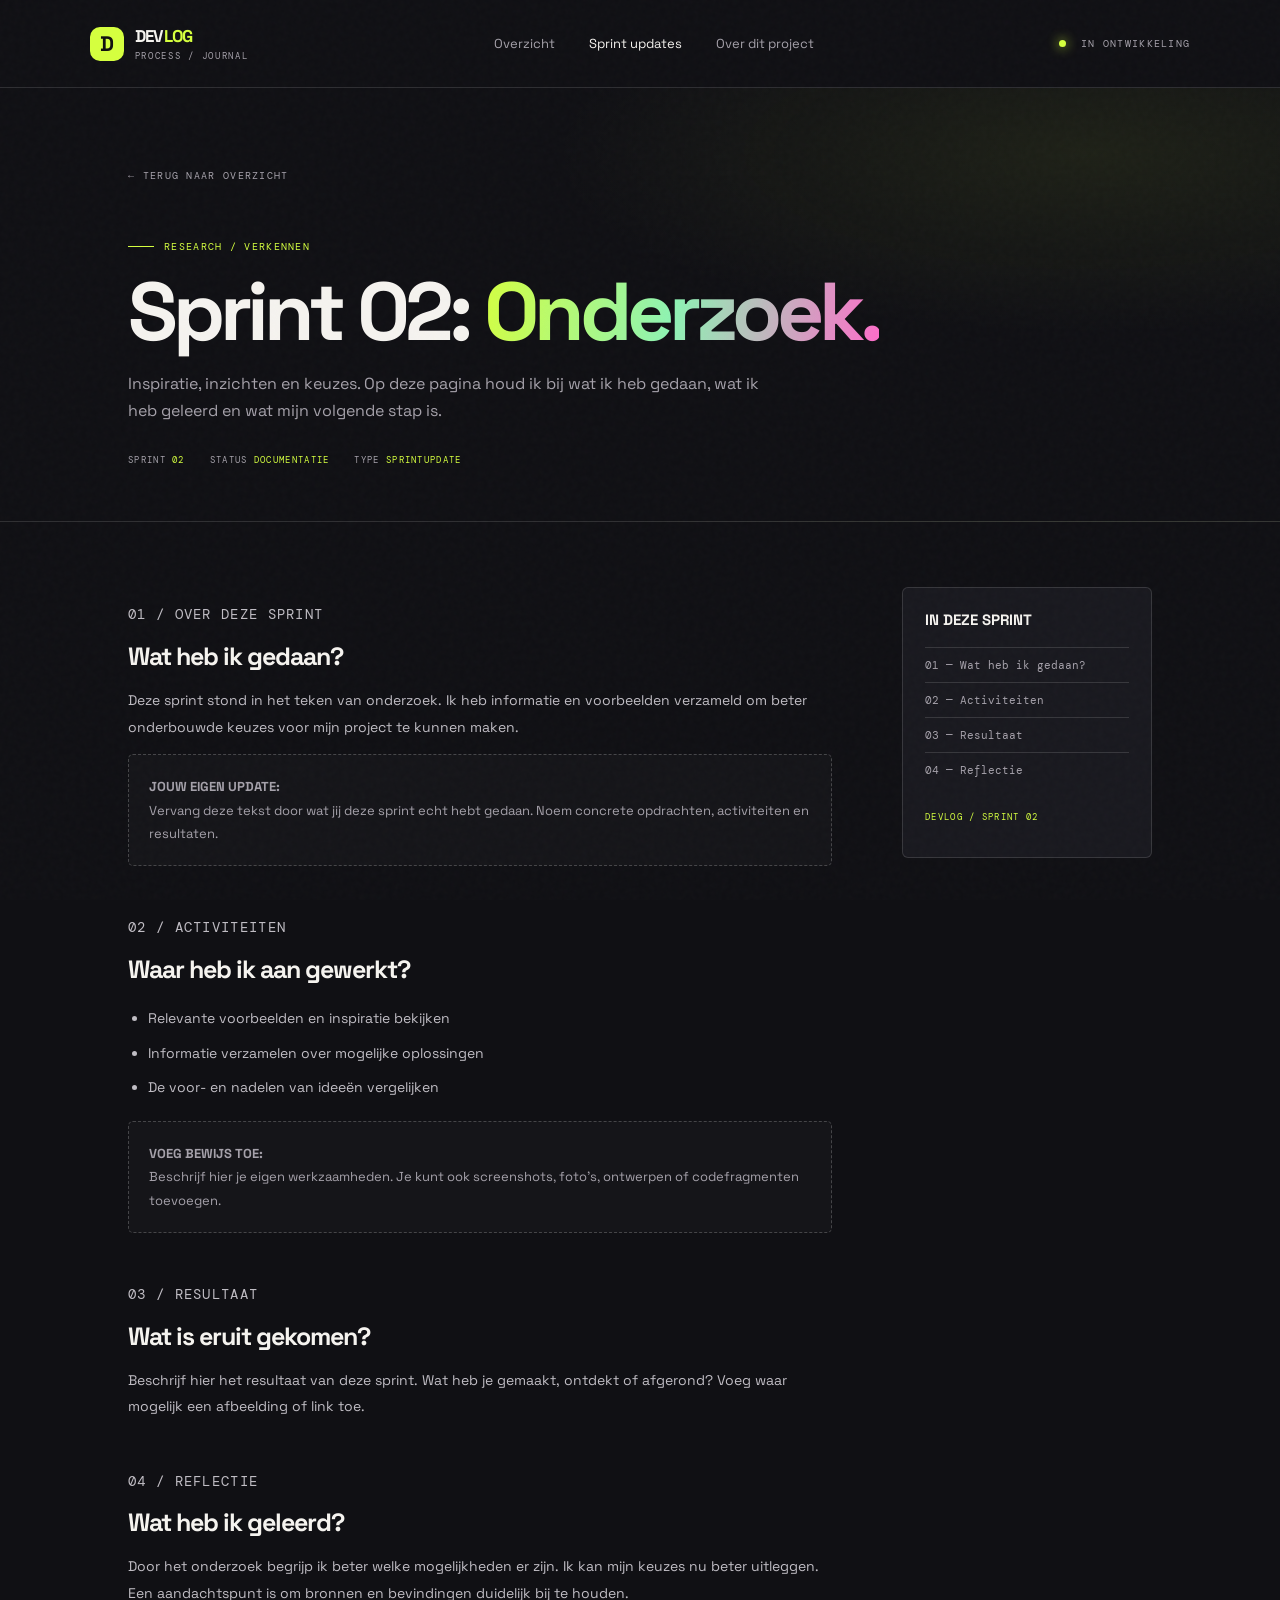
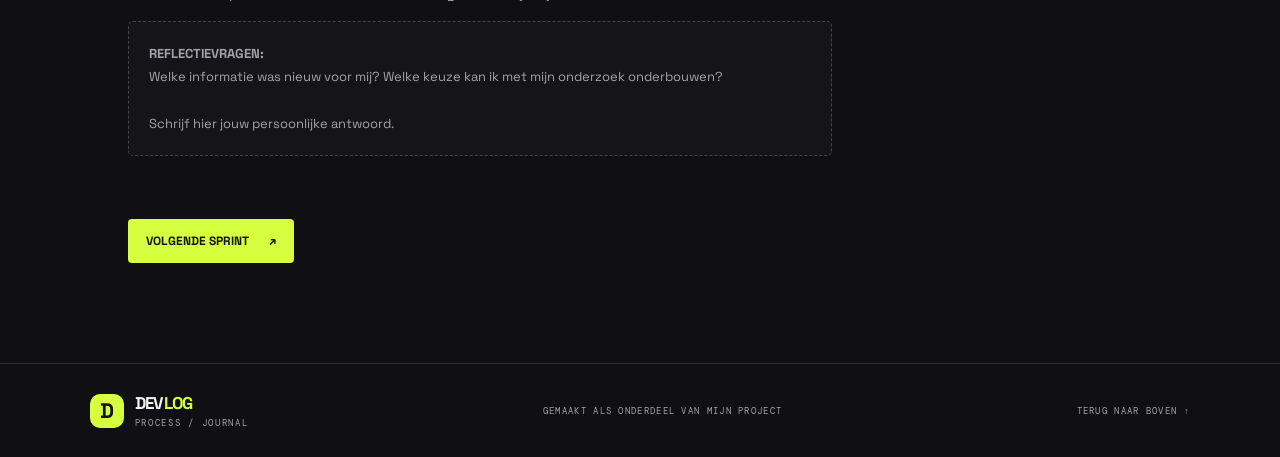
==== sprint-02.html @ 315e3a7c "index links veranderd" ====
<!DOCTYPE html>
<html lang="nl">
<head>
  <meta charset="UTF-8">
  <meta name="viewport" content="width=device-width, initial-scale=1.0">
  <title>Sprint 02: Onderzoek — Devlog</title>
  <link rel="preconnect" href="https://fonts.googleapis.com">
  <link rel="preconnect" href="https://fonts.gstatic.com" crossorigin>
  <link href="https://fonts.googleapis.com/css2?family=DM+Mono:wght@400;500&family=Space+Grotesk:wght@400;500;600;700&display=swap" rel="stylesheet">
  <link rel="stylesheet" href="css/style.css">
  <script src="js/main.js" defer></script>
</head>
<body id="top">
  <div class="grain"></div>
  <header class="site-header">
    <a class="logo" href="index.html"><span class="logo-mark">D</span><span>DEV<span class="accent">LOG</span><small>PROCESS / JOURNAL</small></span></a>
    <button class="menu-toggle" aria-label="Menu openen" aria-expanded="false">☰</button>
    <nav class="nav">
      <a href="index.html">Overzicht</a>
      <a class="active" href="index.html#updates">Sprint updates</a>
      <a href="index.html#about">Over dit project</a>
    </nav>
    <span class="header-tag"><i></i> IN ONTWIKKELING</span>
  </header>

  <main>
    <section class="detail-hero">
      <a class="back-link" href="index.html#updates">← TERUG NAAR OVERZICHT</a>
      <p class="eyebrow"><span class="eyebrow-line"></span> RESEARCH / VERKENNEN</p>
      <h1>Sprint 02: <span class="gradient-text">Onderzoek.</span></h1>
      <p class="detail-subtitle">Inspiratie, inzichten en keuzes. Op deze pagina houd ik bij wat ik heb gedaan, wat ik heb geleerd en wat mijn volgende stap is.</p>
      <div class="meta-row">
        <span class="meta">SPRINT <strong>02</strong></span>
        <span class="meta">STATUS <strong>DOCUMENTATIE</strong></span>
        <span class="meta">TYPE <strong>SPRINTUPDATE</strong></span>
      </div>
    </section>

    <section class="detail-layout">
      <article class="detail-content">
        <section id="activiteiten">
          <p class="detail-label">01 / OVER DEZE SPRINT</p>
          <h2>Wat heb ik gedaan?</h2>
          <p>Deze sprint stond in het teken van onderzoek. Ik heb informatie en voorbeelden verzameld om beter onderbouwde keuzes voor mijn project te kunnen maken.</p>
          <div class="placeholder"><strong>JOUW EIGEN UPDATE:</strong><br>Vervang deze tekst door wat jij deze sprint echt hebt gedaan. Noem concrete opdrachten, activiteiten en resultaten.</div>
        </section>

        <section id="werkzaamheden">
          <p class="detail-label">02 / ACTIVITEITEN</p>
          <h2>Waar heb ik aan gewerkt?</h2>
          <ul>
            <li>Relevante voorbeelden en inspiratie bekijken</li>
            <li>Informatie verzamelen over mogelijke oplossingen</li>
            <li>De voor- en nadelen van ideeën vergelijken</li>
          </ul>
          <div class="placeholder"><strong>VOEG BEWIJS TOE:</strong><br>Beschrijf hier je eigen werkzaamheden. Je kunt ook screenshots, foto's, ontwerpen of codefragmenten toevoegen.</div>
        </section>

        <section id="resultaat">
          <p class="detail-label">03 / RESULTAAT</p>
          <h2>Wat is eruit gekomen?</h2>
          <p>Beschrijf hier het resultaat van deze sprint. Wat heb je gemaakt, ontdekt of afgerond? Voeg waar mogelijk een afbeelding of link toe.</p>
        </section>

        <section id="reflectie">
          <p class="detail-label">04 / REFLECTIE</p>
          <h2>Wat heb ik geleerd?</h2>
          <p>Door het onderzoek begrijp ik beter welke mogelijkheden er zijn. Ik kan mijn keuzes nu beter uitleggen. Een aandachtspunt is om bronnen en bevindingen duidelijk bij te houden.</p>
          <div class="placeholder"><strong>REFLECTIEVRAGEN:</strong><br>Welke informatie was nieuw voor mij? Welke keuze kan ik met mijn onderzoek onderbouwen?<br><br>Schrijf hier jouw persoonlijke antwoord.</div>
        </section>

        <a class="next-sprint" href="sprint-03.html">VOLGENDE SPRINT <span>↗</span></a>
      </article>

      <aside class="detail-aside">
        <h3>IN DEZE SPRINT</h3>
        <a href="#activiteiten">01 — Wat heb ik gedaan?</a>
        <a href="#werkzaamheden">02 — Activiteiten</a>
        <a href="#resultaat">03 — Resultaat</a>
        <a href="#reflectie">04 — Reflectie</a>
        <div class="detail-label" style="margin-top:24px">DEVLOG / SPRINT 02</div>
      </aside>
    </section>
  </main>

  <footer class="footer">
    <a class="logo footer-logo" href="index.html"><span class="logo-mark">D</span><span>DEV<span class="accent">LOG</span><small>PROCESS / JOURNAL</small></span></a>
    <span>GEMAAKT ALS ONDERDEEL VAN MIJN PROJECT</span>
    <a href="#top">TERUG NAAR BOVEN ↑</a>
  </footer>
</body>
</html>
---- css/style.css ----
@import url('https://fonts.googleapis.com/css2?family=DM+Mono:wght@400;500&family=Space+Grotesk:wght@400;500;600;700&display=swap');
:root{--bg:#101014;--panel:#19191f;--text:#f5f3ef;--muted:#a5a1aa;--lime:#d5ff3f;--pink:#ff6bca;--line:rgba(255,255,255,.13);--mono:'DM Mono',monospace;--display:'Space Grotesk',sans-serif}
*{box-sizing:border-box}html{scroll-behavior:smooth}body{margin:0;background:var(--bg);color:var(--text);font-family:var(--display);overflow-x:hidden}a{color:inherit;text-decoration:none}.grain{position:fixed;inset:0;pointer-events:none;z-index:5;opacity:.045;background-image:url("data:image/svg+xml,%3Csvg viewBox='0 0 180 180' xmlns='http://www.w3.org/2000/svg'%3E%3Cfilter id='n'%3E%3CfeTurbulence type='fractalNoise' baseFrequency='.9' numOctaves='3' stitchTiles='stitch'/%3E%3C/filter%3E%3Crect width='100%25' height='100%25' filter='url(%23n)' opacity='.5'/%3E%3C/svg%3E")}
.site-header{height:88px;padding:0 7%;display:flex;align-items:center;justify-content:space-between;border-bottom:1px solid var(--line);position:relative;z-index:10}.logo{display:flex;align-items:center;gap:11px;font-size:17px;font-weight:700;letter-spacing:-.7px}.logo small{display:block;font:9px var(--mono);letter-spacing:1.7px;color:var(--muted);margin-top:3px}.logo-mark{width:34px;height:34px;display:grid;place-items:center;background:var(--lime);color:#111;border-radius:10px;font-size:21px}.accent{color:var(--lime)}.nav{display:flex;gap:34px;font-size:13px;color:var(--muted)}.nav a:hover,.nav a.active{color:var(--text)}.header-tag,.eyebrow,.sprint-label,.read-link,.stat-label,.hero-index,.art-label,.small-hint,.footer>span,.footer>a:last-child,.back-link,.meta,.detail-label{font:10px var(--mono);letter-spacing:1.3px}.header-tag{color:var(--muted)}.header-tag i{display:inline-block;width:7px;height:7px;background:var(--lime);border-radius:50%;margin-right:8px;box-shadow:0 0 12px var(--lime)}.menu-toggle{display:none;background:none;color:white;border:0;font-size:23px}
.hero{min-height:570px;padding:100px 10% 80px;display:grid;grid-template-columns:1.05fr .95fr;align-items:center;position:relative}.eyebrow{color:var(--lime);display:flex;align-items:center;gap:10px}.eyebrow-line{width:26px;height:1px;background:var(--lime)}h1{font-size:clamp(56px,7.5vw,104px);line-height:.94;letter-spacing:-7px;margin:28px 0}.gradient-text{background:linear-gradient(100deg,var(--lime),#8ef3b4 48%,var(--pink));-webkit-background-clip:text;background-clip:text;color:transparent}.hero-intro{max-width:450px;color:var(--muted);font-size:16px;line-height:1.8}.button{display:inline-flex;align-items:center;gap:35px;padding:16px 20px;margin-top:22px;font-size:13px;font-weight:600}.button-primary{background:var(--lime);color:#111;border-radius:4px;transition:.2s}.button-primary:hover{transform:translateY(-4px);box-shadow:0 10px 35px #d5ff3f30}.button span{font-size:19px}.hero-art{height:390px;position:relative;display:grid;place-items:center}.orbit{position:absolute;border:1px solid #ffffff20;border-radius:50%;transform:rotate(-25deg)}.orbit-one{width:290px;height:290px}.orbit-two{width:390px;height:210px;border-color:#d5ff3f66}.orbit-three{width:350px;height:350px;border-style:dashed;animation:spin 35s linear infinite}@keyframes spin{to{transform:rotate(335deg)}}.core{width:175px;height:175px;border-radius:50%;background:radial-gradient(circle at 35% 25%,#eaff9d,#b5e82a 45%,#526d0c);color:#182000;display:flex;flex-direction:column;align-items:center;justify-content:center;box-shadow:0 0 90px #d5ff3f38;transform:rotate(-12deg)}.core b{font-size:65px;line-height:1}.core span{font:9px var(--mono);letter-spacing:2px}.art-label{position:absolute;color:var(--muted)}.label-top{top:34px;right:20px}.label-bottom{bottom:32px;left:4px}.spark{position:absolute;color:var(--pink);font-size:38px}.spark-one{top:50px;left:50px}.spark-two{bottom:60px;right:40px;color:var(--lime);font-size:32px}.hero-index{position:absolute;bottom:30px;left:10%;color:var(--muted)}.hero-index span{color:var(--lime)}
.stats-strip{border-top:1px solid var(--line);border-bottom:1px solid var(--line);padding:25px 10%;display:flex;gap:10%;background:#15151a}.stats-strip>div{display:flex;align-items:center;gap:15px}.stat-number{font-size:29px;font-weight:600;color:var(--lime)}.stat-label{font-size:9px;color:var(--muted)}
.section{padding:110px 10%}.section-heading{display:flex;justify-content:space-between;align-items:end;margin-bottom:42px}.section-heading h2,.about-section h2{font-size:clamp(36px,5vw,58px);letter-spacing:-3px;line-height:1.05;margin:15px 0 0}.section-note{max-width:260px;color:var(--muted);font-size:13px;line-height:1.7}.sprint-grid{display:grid;grid-template-columns:repeat(2,1fr);gap:18px}.sprint-card{background:var(--panel);border:1px solid var(--line);padding:18px;border-radius:7px;transition:.25s;min-width:0}.sprint-card:hover{border-color:#d5ff3f99;transform:translateY(-5px)}.card-top,.card-bottom{display:flex;justify-content:space-between;align-items:center}.sprint-label{color:var(--lime)}.card-arrow{font-size:20px;color:var(--muted)}.card-visual{height:190px;margin:16px 0;position:relative;overflow:hidden;display:flex;align-items:center;justify-content:center}.card-visual span{position:absolute;left:18px;top:10px;font:11px var(--mono);opacity:.65}.card-visual i{font-style:normal;font-size:95px;line-height:1}.card-visual b{position:absolute;bottom:12px;right:15px;font:10px var(--mono);letter-spacing:2px}.visual-one{background:linear-gradient(135deg,#d5ff3f,#9cbf28);color:#1b2600}.visual-two{background:linear-gradient(135deg,#4233a5,#a47bff);color:#fff}.visual-three{background:linear-gradient(135deg,#ff6bca,#f7a15d);color:#341126}.visual-four{background:linear-gradient(135deg,#76d9ce,#327d89);color:#092d31}.card-bottom h3{font-size:21px;margin:0 0 5px}.card-bottom p{font-size:12px;color:var(--muted);margin:0}.read-link{color:var(--lime);font-size:9px}.small-hint{color:var(--muted);font-size:9px;margin-top:22px}
.about-section{margin:0 10% 100px;padding:55px;background:#1b1b21;border:1px solid var(--line);display:grid;grid-template-columns:90px 1fr 180px;gap:30px;align-items:center}.about-symbol{font-size:62px;color:var(--lime)}.about-section h2{font-size:37px}.about-section p:not(.eyebrow){max-width:600px;color:var(--muted);font-size:14px;line-height:1.8}.about-side{border-left:1px solid var(--line);padding-left:25px;display:flex;flex-direction:column;gap:10px;font:9px var(--mono);color:var(--muted);letter-spacing:1px}.about-side strong{font:700 22px var(--display);color:var(--lime);line-height:1.1;letter-spacing:-1px}
.footer{border-top:1px solid var(--line);padding:28px 7%;display:flex;align-items:center;justify-content:space-between;color:var(--muted)}.footer-logo{color:var(--text)}.footer>span,.footer>a:last-child{font-size:9px}.footer>a:last-child:hover{color:var(--lime)}
/* Sprint detail pages */
.detail-hero{padding:75px 10% 55px;border-bottom:1px solid var(--line);background:radial-gradient(ellipse at 85% 15%,#d5ff3f12,transparent 35%)}.back-link{color:var(--muted);display:inline-block;margin-bottom:48px}.back-link:hover{color:var(--lime)}.detail-hero h1{font-size:clamp(48px,7vw,82px);margin:20px 0;letter-spacing:-5px}.detail-subtitle{color:var(--muted);font-size:16px;max-width:650px;line-height:1.7}.meta-row{display:flex;gap:25px;margin-top:30px}.meta{color:var(--muted);font-size:9px}.meta strong{color:var(--lime);font-weight:400}.detail-layout{padding:65px 10% 100px;display:grid;grid-template-columns:minmax(0,1fr) 250px;gap:70px}.detail-content section{margin-bottom:48px}.detail-content h2{font-size:25px;letter-spacing:-1px;margin:0 0 15px}.detail-content p,.detail-content li{color:#c0bdc4;font-size:14px;line-height:1.9}.detail-content ul{padding-left:20px}.detail-content li{padding:4px 0}.detail-label{color:var(--lime);font-size:9px;margin-bottom:12px}.placeholder{padding:20px;border:1px dashed #ffffff35;background:#ffffff06;color:var(--muted);font-size:13px;line-height:1.8;border-radius:5px}.detail-aside{position:sticky;top:30px;align-self:start;background:var(--panel);padding:22px;border:1px solid var(--line);border-radius:6px}.detail-aside h3{font-size:15px;margin:0 0 18px}.detail-aside a{display:block;color:var(--muted);font:11px var(--mono);padding:10px 0;border-top:1px solid var(--line)}.detail-aside a:hover{color:var(--lime)}.next-sprint{display:inline-flex;gap:20px;align-items:center;padding:14px 18px;background:var(--lime);color:#111;font-size:12px;font-weight:700;border-radius:4px;margin-top:15px}
@media(max-width:800px){.site-header{padding:0 6%;height:72px}.header-tag{display:none}.menu-toggle{display:block}.nav{display:none;position:absolute;top:71px;left:0;right:0;background:#19191f;padding:22px 6%;flex-direction:column;gap:20px;border-bottom:1px solid var(--line)}.nav.open{display:flex}.hero{padding:75px 7% 80px;grid-template-columns:1fr;min-height:auto}.hero-art{height:310px;margin-top:25px}.hero-index{left:7%}h1{letter-spacing:-4px}.stats-strip{padding:22px 7%;gap:20px;justify-content:space-between}.stats-strip>div{gap:8px;flex-direction:column;align-items:flex-start}.stat-number{font-size:24px}.stat-label{font-size:7px}.section{padding:75px 7%}.section-heading{display:block}.section-note{margin-top:18px}.sprint-grid{grid-template-columns:1fr}.card-visual{height:170px}.about-section{margin:0 7% 70px;padding:28px;grid-template-columns:1fr;gap:12px}.about-symbol{font-size:45px}.about-section h2{font-size:32px}.about-side{border-left:0;border-top:1px solid var(--line);padding:18px 0 0}.footer{padding:25px 7%;gap:18px;flex-wrap:wrap}.footer>span{order:3;width:100%}.detail-hero{padding:45px 7%}.back-link{margin-bottom:35px}.detail-layout{padding:45px 7% 75px;grid-template-columns:1fr;gap:35px}.detail-aside{position:static}.meta-row{flex-wrap:wrap;gap:12px 20px}}
@media(prefers-reduced-motion:reduce){*,*::before,*::after{scroll-behavior:auto!important;animation:none!important;transition:none!important}}
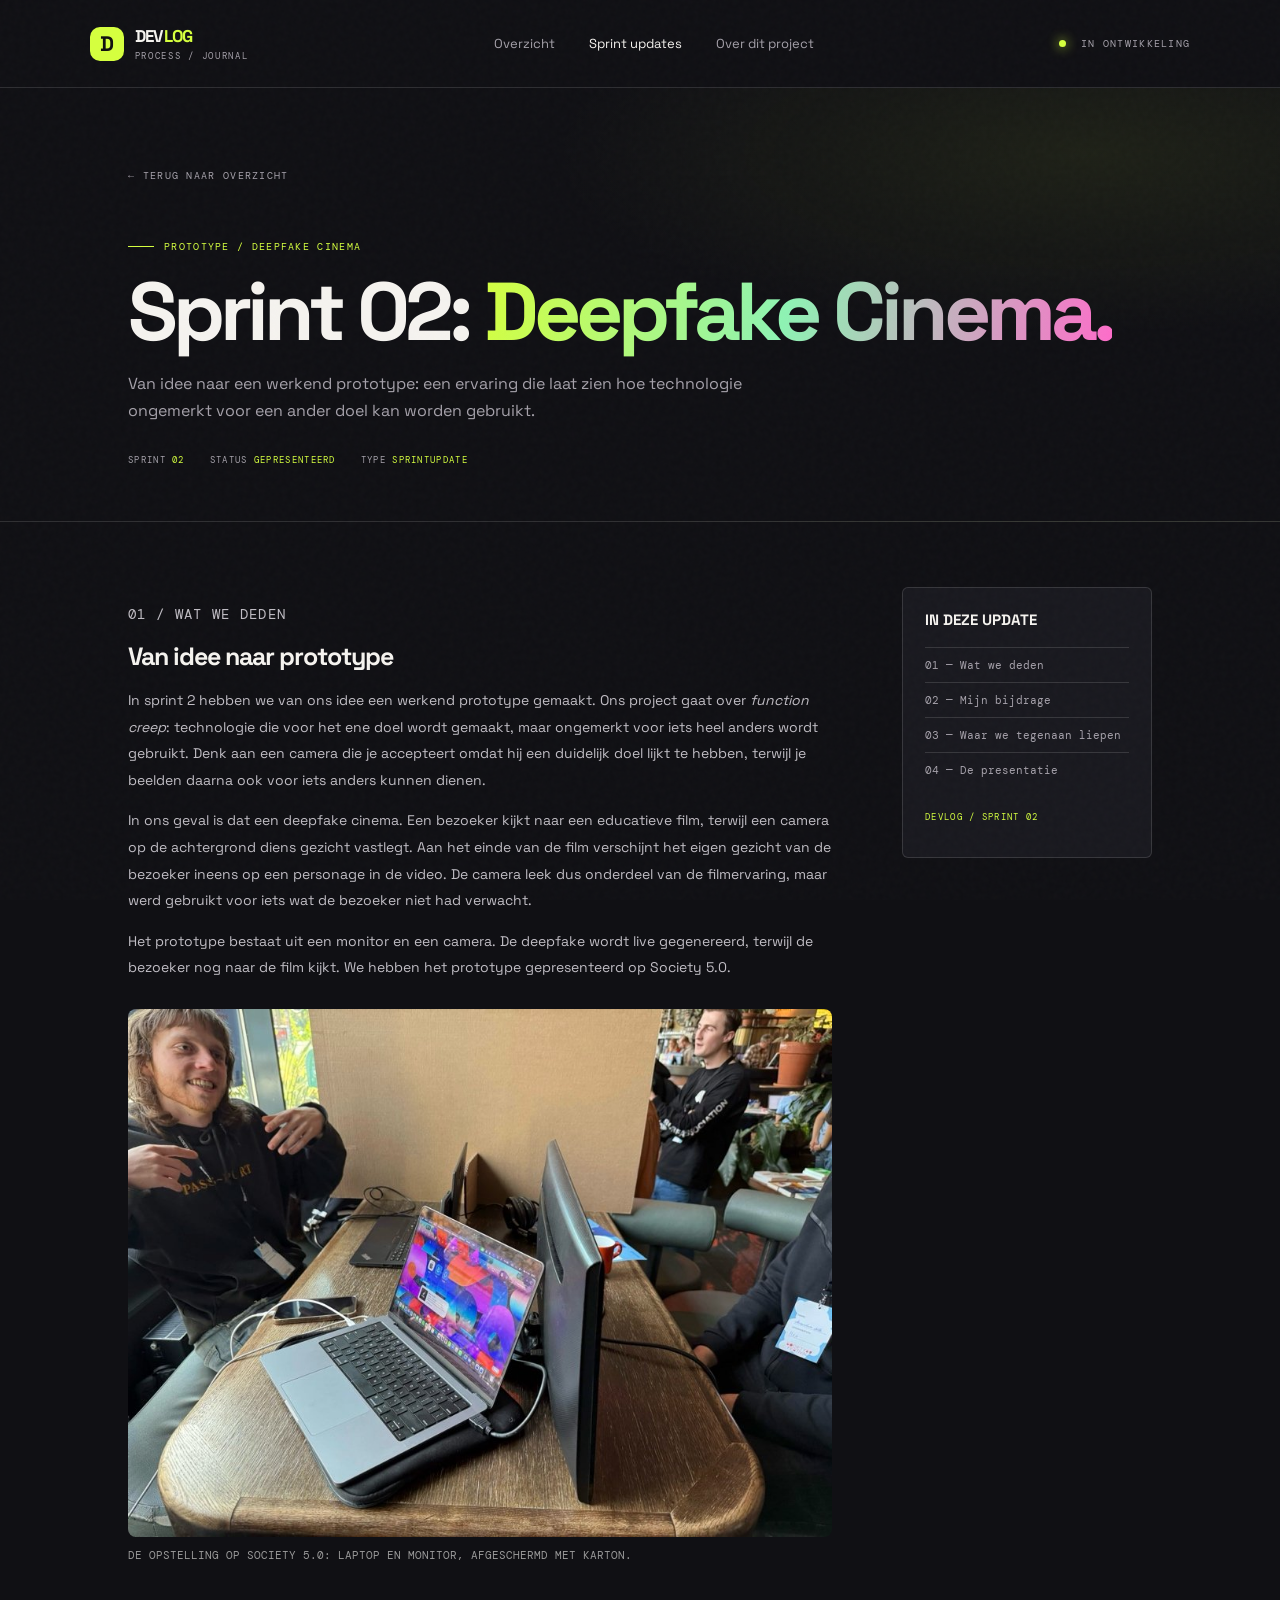
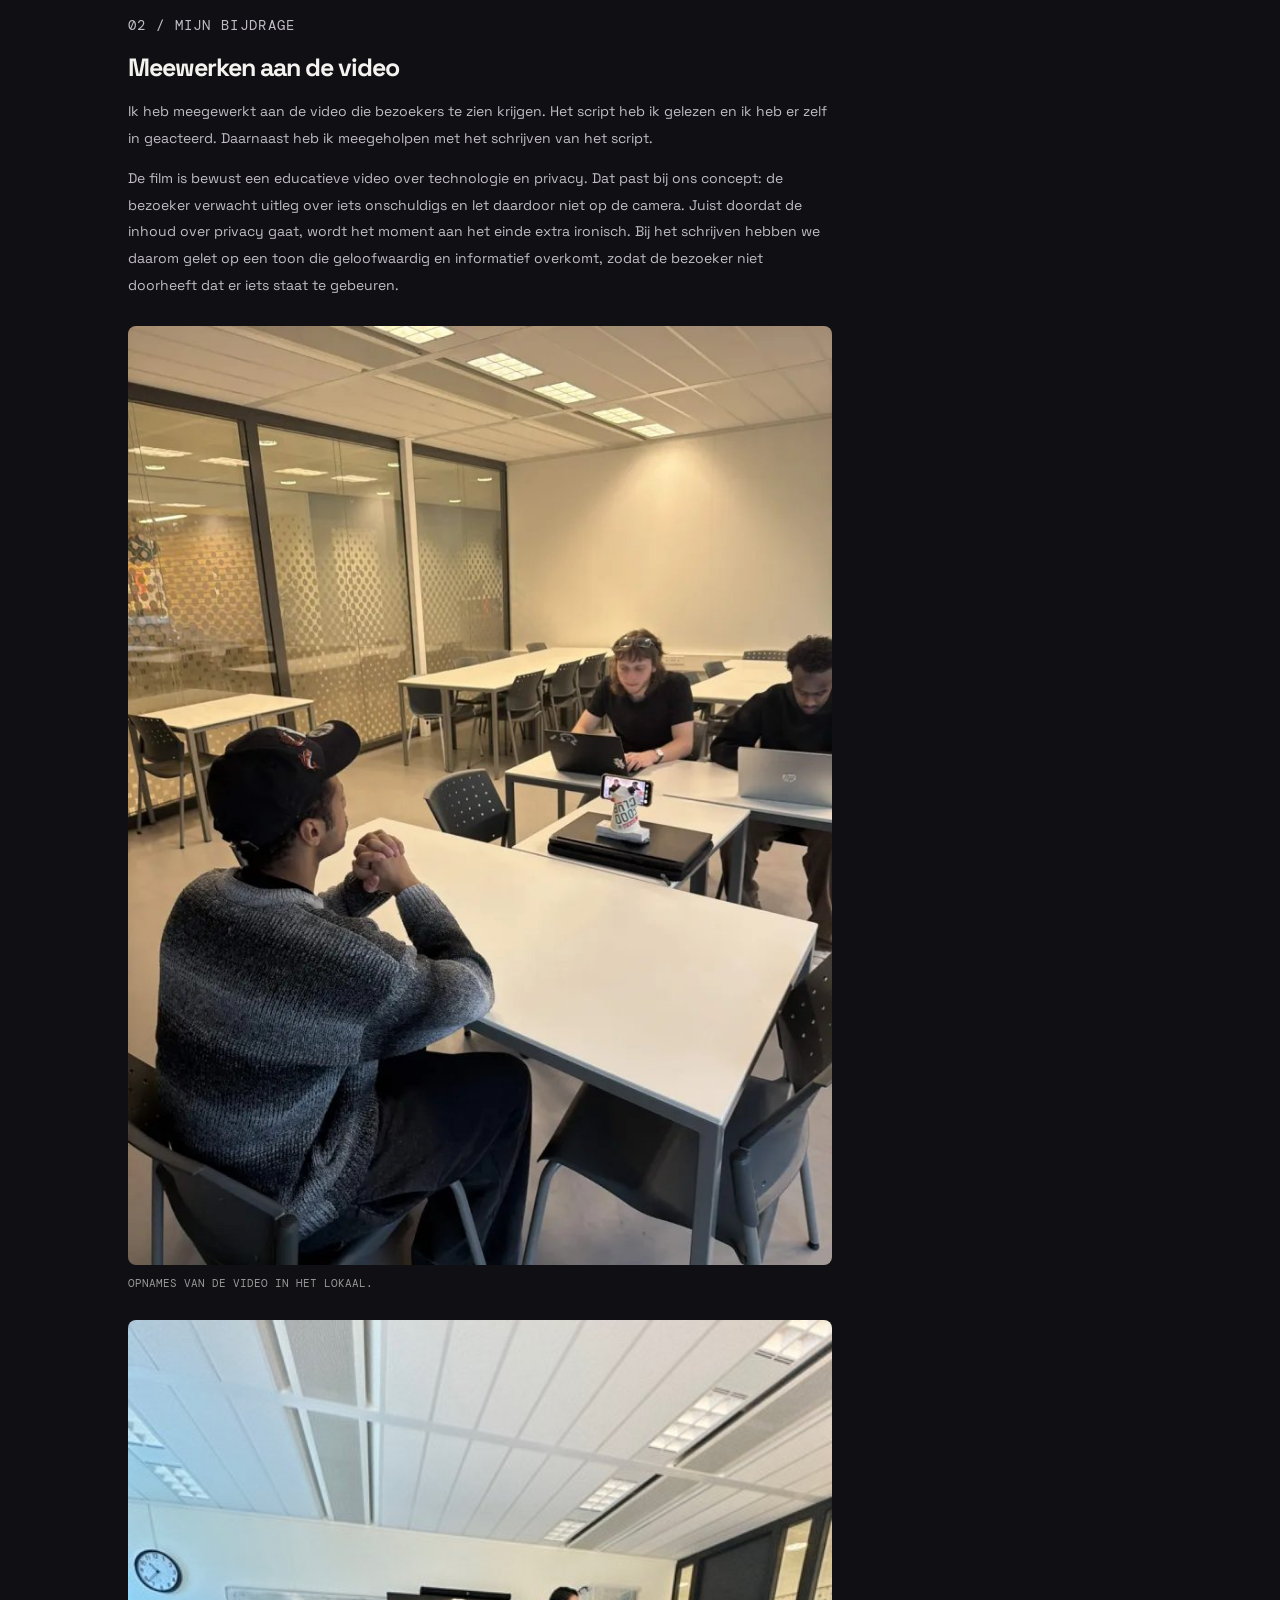
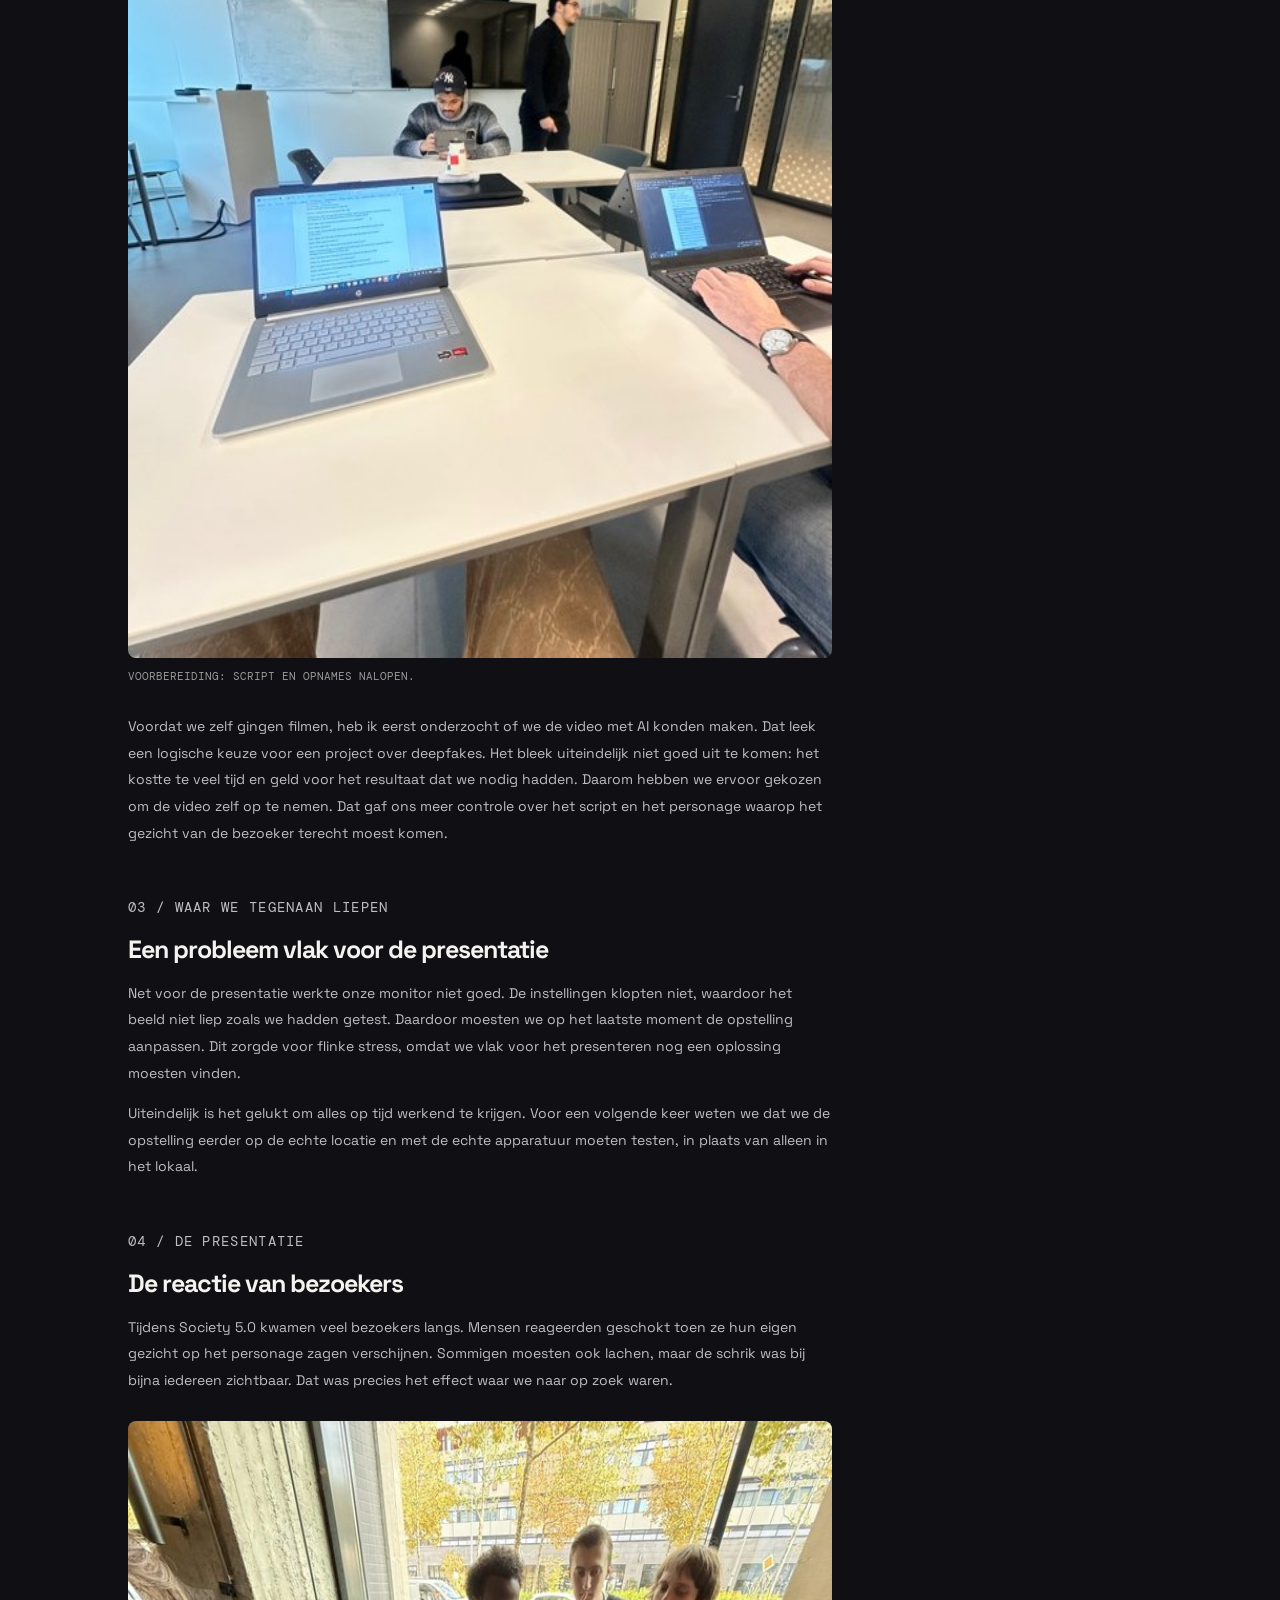
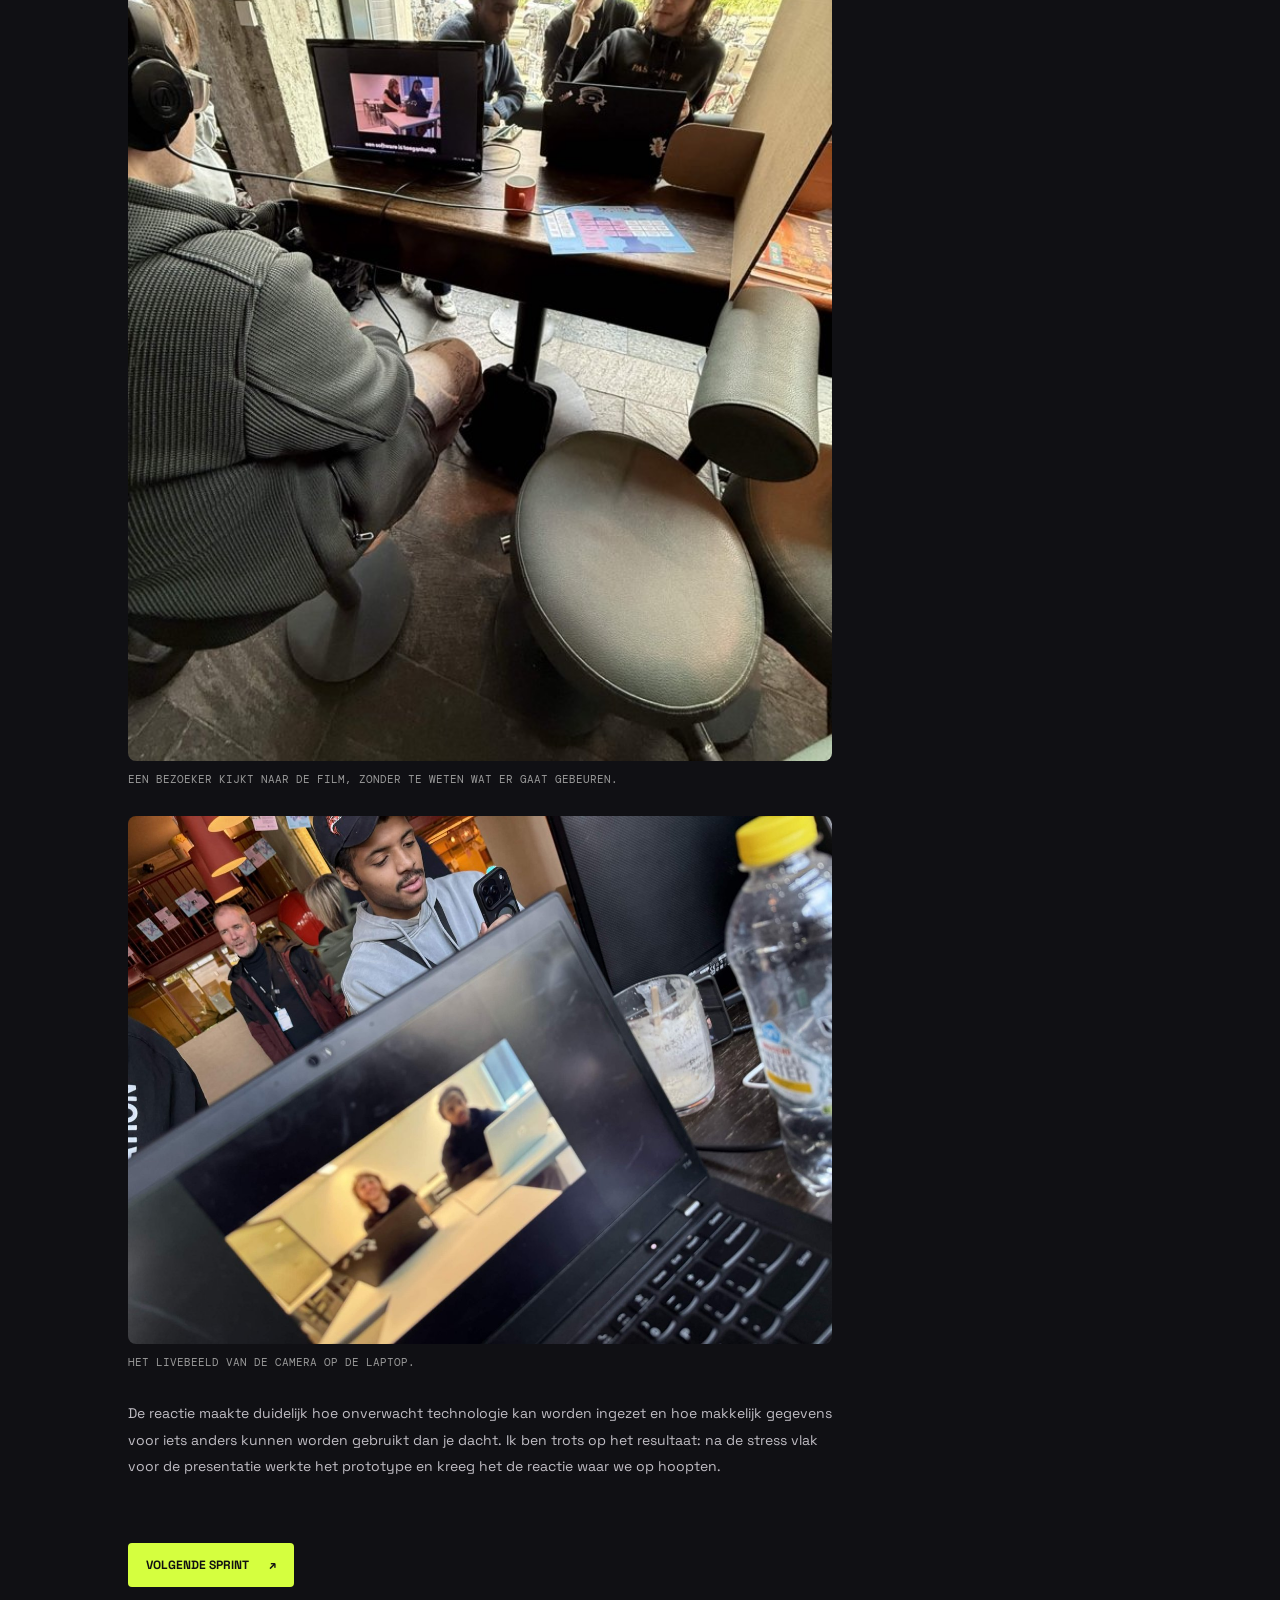
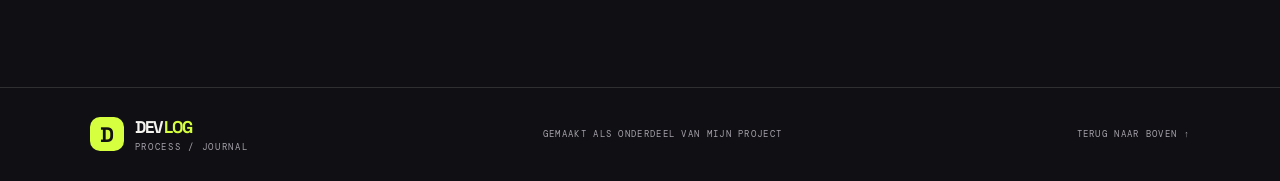
==== commit 7ae8237f: "sprint 2 inhoud veranderd" ====
--- a/sprint-02.html
+++ b/sprint-02.html
@@ -4,88 +4,187 @@
 <head>
   <meta charset="UTF-8">
   <meta name="viewport" content="width=device-width, initial-scale=1.0">
-  <title>Sprint 02: Onderzoek — Devlog</title>
+  <meta name="description" content="Sprint 2: Deepfake Cinema. Van idee naar een werkend prototype.">
+  <title>Sprint 02: Deepfake Cinema — Devlog</title>
+
   <link rel="preconnect" href="https://fonts.googleapis.com">
   <link rel="preconnect" href="https://fonts.gstatic.com" crossorigin>
   <link href="https://fonts.googleapis.com/css2?family=DM+Mono:wght@400;500&family=Space+Grotesk:wght@400;500;600;700&display=swap" rel="stylesheet">
+
   <link rel="stylesheet" href="css/style.css">
   <script src="js/main.js" defer></script>
 </head>
+
 <body id="top">
   <div class="grain"></div>
+
   <header class="site-header">
-    <a class="logo" href="index.html"><span class="logo-mark">D</span><span>DEV<span class="accent">LOG</span><small>PROCESS / JOURNAL</small></span></a>
+    <a class="logo" href="index.html">
+      <span class="logo-mark">D</span>
+      <span>DEV<span class="accent">LOG</span><small>PROCESS / JOURNAL</small></span>
+    </a>
+
     <button class="menu-toggle" aria-label="Menu openen" aria-expanded="false">☰</button>
+
     <nav class="nav">
       <a href="index.html">Overzicht</a>
       <a class="active" href="index.html#updates">Sprint updates</a>
       <a href="index.html#about">Over dit project</a>
     </nav>
+
     <span class="header-tag"><i></i> IN ONTWIKKELING</span>
   </header>
 
   <main>
     <section class="detail-hero">
       <a class="back-link" href="index.html#updates">← TERUG NAAR OVERZICHT</a>
-      <p class="eyebrow"><span class="eyebrow-line"></span> RESEARCH / VERKENNEN</p>
-      <h1>Sprint 02: <span class="gradient-text">Onderzoek.</span></h1>
-      <p class="detail-subtitle">Inspiratie, inzichten en keuzes. Op deze pagina houd ik bij wat ik heb gedaan, wat ik heb geleerd en wat mijn volgende stap is.</p>
+
+      <p class="eyebrow">
+        <span class="eyebrow-line"></span>
+        PROTOTYPE / DEEPFAKE CINEMA
+      </p>
+
+      <h1>Sprint 02: <span class="gradient-text">Deepfake Cinema.</span></h1>
+
+      <p class="detail-subtitle">
+        Van idee naar een werkend prototype: een ervaring die laat zien hoe technologie ongemerkt voor een ander doel kan worden gebruikt.
+      </p>
+
       <div class="meta-row">
         <span class="meta">SPRINT <strong>02</strong></span>
-        <span class="meta">STATUS <strong>DOCUMENTATIE</strong></span>
+        <span class="meta">STATUS <strong>GEPRESENTEERD</strong></span>
         <span class="meta">TYPE <strong>SPRINTUPDATE</strong></span>
       </div>
     </section>
 
     <section class="detail-layout">
       <article class="detail-content">
+
+        <!-- 01 / WAT WE DEDEN -->
         <section id="activiteiten">
-          <p class="detail-label">01 / OVER DEZE SPRINT</p>
-          <h2>Wat heb ik gedaan?</h2>
-          <p>Deze sprint stond in het teken van onderzoek. Ik heb informatie en voorbeelden verzameld om beter onderbouwde keuzes voor mijn project te kunnen maken.</p>
-          <div class="placeholder"><strong>JOUW EIGEN UPDATE:</strong><br>Vervang deze tekst door wat jij deze sprint echt hebt gedaan. Noem concrete opdrachten, activiteiten en resultaten.</div>
+          <p class="detail-label">01 / WAT WE DEDEN</p>
+          <h2>Van idee naar prototype</h2>
+
+          <p>
+            In sprint 2 hebben we van ons idee een werkend prototype gemaakt. Ons project gaat over <em>function creep</em>: technologie die voor het ene doel wordt gemaakt, maar ongemerkt voor iets heel anders wordt gebruikt. Denk aan een camera die je accepteert omdat hij een duidelijk doel lijkt te hebben, terwijl je beelden daarna ook voor iets anders kunnen dienen.
+          </p>
+
+          <p>
+            In ons geval is dat een deepfake cinema. Een bezoeker kijkt naar een educatieve film, terwijl een camera op de achtergrond diens gezicht vastlegt. Aan het einde van de film verschijnt het eigen gezicht van de bezoeker ineens op een personage in de video. De camera leek dus onderdeel van de filmervaring, maar werd gebruikt voor iets wat de bezoeker niet had verwacht.
+          </p>
+
+          <p>
+            Het prototype bestaat uit een monitor en een camera. De deepfake wordt live gegenereerd, terwijl de bezoeker nog naar de film kijkt. We hebben het prototype gepresenteerd op Society 5.0.
+          </p>
+
+          <figure class="devlog-figure">
+            <img class="devlog-image" src="images/sprint2-opstelling.jpg" alt="Onze opstelling op Society 5.0 met laptop en monitor achter een kartonnen scheidingswand">
+            <figcaption>
+              De opstelling op Society 5.0: laptop en monitor, afgeschermd met karton.
+            </figcaption>
+          </figure>
         </section>
 
+        <!-- 02 / MIJN BIJDRAGE -->
         <section id="werkzaamheden">
-          <p class="detail-label">02 / ACTIVITEITEN</p>
-          <h2>Waar heb ik aan gewerkt?</h2>
-          <ul>
-            <li>Relevante voorbeelden en inspiratie bekijken</li>
-            <li>Informatie verzamelen over mogelijke oplossingen</li>
-            <li>De voor- en nadelen van ideeën vergelijken</li>
-          </ul>
-          <div class="placeholder"><strong>VOEG BEWIJS TOE:</strong><br>Beschrijf hier je eigen werkzaamheden. Je kunt ook screenshots, foto's, ontwerpen of codefragmenten toevoegen.</div>
+          <p class="detail-label">02 / MIJN BIJDRAGE</p>
+          <h2>Meewerken aan de video</h2>
+
+          <p>
+            Ik heb meegewerkt aan de video die bezoekers te zien krijgen. Het script heb ik gelezen en ik heb er zelf in geacteerd. Daarnaast heb ik meegeholpen met het schrijven van het script.
+          </p>
+
+          <p>
+            De film is bewust een educatieve video over technologie en privacy. Dat past bij ons concept: de bezoeker verwacht uitleg over iets onschuldigs en let daardoor niet op de camera. Juist doordat de inhoud over privacy gaat, wordt het moment aan het einde extra ironisch. Bij het schrijven hebben we daarom gelet op een toon die geloofwaardig en informatief overkomt, zodat de bezoeker niet doorheeft dat er iets staat te gebeuren.
+          </p>
+
+          <figure class="devlog-figure">
+            <img class="devlog-image" src="images/sprint2-opnames.jpg" alt="Opnames van de video in een lokaal met een telefoon op een standaard">
+            <figcaption>
+              Opnames van de video in het lokaal.
+            </figcaption>
+          </figure>
+
+          <figure class="devlog-figure">
+            <img class="devlog-image" src="images/sprint2-voorbereiding.jpg" alt="Teamleden met laptops tijdens de voorbereiding van het script en de opnames">
+            <figcaption>
+              Voorbereiding: script en opnames nalopen.
+            </figcaption>
+          </figure>
+
+          <p>
+            Voordat we zelf gingen filmen, heb ik eerst onderzocht of we de video met AI konden maken. Dat leek een logische keuze voor een project over deepfakes. Het bleek uiteindelijk niet goed uit te komen: het kostte te veel tijd en geld voor het resultaat dat we nodig hadden. Daarom hebben we ervoor gekozen om de video zelf op te nemen. Dat gaf ons meer controle over het script en het personage waarop het gezicht van de bezoeker terecht moest komen.
+          </p>
         </section>
 
+        <!-- 03 / WAAR WE TEGENAAN LIEPEN -->
         <section id="resultaat">
-          <p class="detail-label">03 / RESULTAAT</p>
-          <h2>Wat is eruit gekomen?</h2>
-          <p>Beschrijf hier het resultaat van deze sprint. Wat heb je gemaakt, ontdekt of afgerond? Voeg waar mogelijk een afbeelding of link toe.</p>
+          <p class="detail-label">03 / WAAR WE TEGENAAN LIEPEN</p>
+          <h2>Een probleem vlak voor de presentatie</h2>
+
+          <p>
+            Net voor de presentatie werkte onze monitor niet goed. De instellingen klopten niet, waardoor het beeld niet liep zoals we hadden getest. Daardoor moesten we op het laatste moment de opstelling aanpassen. Dit zorgde voor flinke stress, omdat we vlak voor het presenteren nog een oplossing moesten vinden.
+          </p>
+
+          <p>
+            Uiteindelijk is het gelukt om alles op tijd werkend te krijgen. Voor een volgende keer weten we dat we de opstelling eerder op de echte locatie en met de echte apparatuur moeten testen, in plaats van alleen in het lokaal.
+          </p>
         </section>
 
+        <!-- 04 / DE PRESENTATIE -->
         <section id="reflectie">
-          <p class="detail-label">04 / REFLECTIE</p>
-          <h2>Wat heb ik geleerd?</h2>
-          <p>Door het onderzoek begrijp ik beter welke mogelijkheden er zijn. Ik kan mijn keuzes nu beter uitleggen. Een aandachtspunt is om bronnen en bevindingen duidelijk bij te houden.</p>
-          <div class="placeholder"><strong>REFLECTIEVRAGEN:</strong><br>Welke informatie was nieuw voor mij? Welke keuze kan ik met mijn onderzoek onderbouwen?<br><br>Schrijf hier jouw persoonlijke antwoord.</div>
+          <p class="detail-label">04 / DE PRESENTATIE</p>
+          <h2>De reactie van bezoekers</h2>
+
+          <p>
+            Tijdens Society 5.0 kwamen veel bezoekers langs. Mensen reageerden geschokt toen ze hun eigen gezicht op het personage zagen verschijnen. Sommigen moesten ook lachen, maar de schrik was bij bijna iedereen zichtbaar. Dat was precies het effect waar we naar op zoek waren.
+          </p>
+
+          <figure class="devlog-figure">
+            <img class="devlog-image" src="images/sprint2-bezoeker.jpg" alt="Een bezoeker met koptelefoon kijkt naar de film op de monitor">
+            <figcaption>
+              Een bezoeker kijkt naar de film, zonder te weten wat er gaat gebeuren.
+            </figcaption>
+          </figure>
+
+          <figure class="devlog-figure">
+            <img class="devlog-image" src="images/sprint2-camera.jpg" alt="Het livebeeld van de camera op een laptop met een bezoeker op de achtergrond">
+            <figcaption>
+              Het livebeeld van de camera op de laptop.
+            </figcaption>
+          </figure>
+
+          <p>
+            De reactie maakte duidelijk hoe onverwacht technologie kan worden ingezet en hoe makkelijk gegevens voor iets anders kunnen worden gebruikt dan je dacht. Ik ben trots op het resultaat: na de stress vlak voor de presentatie werkte het prototype en kreeg het de reactie waar we op hoopten.
+          </p>
         </section>
 
-        <a class="next-sprint" href="sprint-03.html">VOLGENDE SPRINT <span>↗</span></a>
+        <a class="next-sprint" href="sprint-03.html">
+          VOLGENDE SPRINT <span>↗</span>
+        </a>
+
       </article>
 
       <aside class="detail-aside">
-        <h3>IN DEZE SPRINT</h3>
-        <a href="#activiteiten">01 — Wat heb ik gedaan?</a>
-        <a href="#werkzaamheden">02 — Activiteiten</a>
-        <a href="#resultaat">03 — Resultaat</a>
-        <a href="#reflectie">04 — Reflectie</a>
-        <div class="detail-label" style="margin-top:24px">DEVLOG / SPRINT 02</div>
+        <h3>IN DEZE UPDATE</h3>
+        <a href="#activiteiten">01 — Wat we deden</a>
+        <a href="#werkzaamheden">02 — Mijn bijdrage</a>
+        <a href="#resultaat">03 — Waar we tegenaan liepen</a>
+        <a href="#reflectie">04 — De presentatie</a>
+
+        <div class="detail-label" style="margin-top:24px">
+          DEVLOG / SPRINT 02
+        </div>
       </aside>
     </section>
   </main>
 
   <footer class="footer">
-    <a class="logo footer-logo" href="index.html"><span class="logo-mark">D</span><span>DEV<span class="accent">LOG</span><small>PROCESS / JOURNAL</small></span></a>
+    <a class="logo footer-logo" href="index.html">
+      <span class="logo-mark">D</span>
+      <span>DEV<span class="accent">LOG</span><small>PROCESS / JOURNAL</small></span>
+    </a>
+
     <span>GEMAAKT ALS ONDERDEEL VAN MIJN PROJECT</span>
     <a href="#top">TERUG NAAR BOVEN ↑</a>
   </footer>
--- a/css/style.css
+++ b/css/style.css
@@ -11,3 +11,24 @@
 .detail-hero{padding:75px 10% 55px;border-bottom:1px solid var(--line);background:radial-gradient(ellipse at 85% 15%,#d5ff3f12,transparent 35%)}.back-link{color:var(--muted);display:inline-block;margin-bottom:48px}.back-link:hover{color:var(--lime)}.detail-hero h1{font-size:clamp(48px,7vw,82px);margin:20px 0;letter-spacing:-5px}.detail-subtitle{color:var(--muted);font-size:16px;max-width:650px;line-height:1.7}.meta-row{display:flex;gap:25px;margin-top:30px}.meta{color:var(--muted);font-size:9px}.meta strong{color:var(--lime);font-weight:400}.detail-layout{padding:65px 10% 100px;display:grid;grid-template-columns:minmax(0,1fr) 250px;gap:70px}.detail-content section{margin-bottom:48px}.detail-content h2{font-size:25px;letter-spacing:-1px;margin:0 0 15px}.detail-content p,.detail-content li{color:#c0bdc4;font-size:14px;line-height:1.9}.detail-content ul{padding-left:20px}.detail-content li{padding:4px 0}.detail-label{color:var(--lime);font-size:9px;margin-bottom:12px}.placeholder{padding:20px;border:1px dashed #ffffff35;background:#ffffff06;color:var(--muted);font-size:13px;line-height:1.8;border-radius:5px}.detail-aside{position:sticky;top:30px;align-self:start;background:var(--panel);padding:22px;border:1px solid var(--line);border-radius:6px}.detail-aside h3{font-size:15px;margin:0 0 18px}.detail-aside a{display:block;color:var(--muted);font:11px var(--mono);padding:10px 0;border-top:1px solid var(--line)}.detail-aside a:hover{color:var(--lime)}.next-sprint{display:inline-flex;gap:20px;align-items:center;padding:14px 18px;background:var(--lime);color:#111;font-size:12px;font-weight:700;border-radius:4px;margin-top:15px}
 @media(max-width:800px){.site-header{padding:0 6%;height:72px}.header-tag{display:none}.menu-toggle{display:block}.nav{display:none;position:absolute;top:71px;left:0;right:0;background:#19191f;padding:22px 6%;flex-direction:column;gap:20px;border-bottom:1px solid var(--line)}.nav.open{display:flex}.hero{padding:75px 7% 80px;grid-template-columns:1fr;min-height:auto}.hero-art{height:310px;margin-top:25px}.hero-index{left:7%}h1{letter-spacing:-4px}.stats-strip{padding:22px 7%;gap:20px;justify-content:space-between}.stats-strip>div{gap:8px;flex-direction:column;align-items:flex-start}.stat-number{font-size:24px}.stat-label{font-size:7px}.section{padding:75px 7%}.section-heading{display:block}.section-note{margin-top:18px}.sprint-grid{grid-template-columns:1fr}.card-visual{height:170px}.about-section{margin:0 7% 70px;padding:28px;grid-template-columns:1fr;gap:12px}.about-symbol{font-size:45px}.about-section h2{font-size:32px}.about-side{border-left:0;border-top:1px solid var(--line);padding:18px 0 0}.footer{padding:25px 7%;gap:18px;flex-wrap:wrap}.footer>span{order:3;width:100%}.detail-hero{padding:45px 7%}.back-link{margin-bottom:35px}.detail-layout{padding:45px 7% 75px;grid-template-columns:1fr;gap:35px}.detail-aside{position:static}.meta-row{flex-wrap:wrap;gap:12px 20px}}
 @media(prefers-reduced-motion:reduce){*,*::before,*::after{scroll-behavior:auto!important;animation:none!important;transition:none!important}}
+
+
+.devlog-figure {
+  margin: 28px 0;
+}
+
+.devlog-image {
+  display: block;
+  width: 100%;
+  height: auto;
+  border-radius: 8px;
+}
+
+.devlog-figure figcaption {
+  margin-top: 10px;
+  color: #999;
+  font-family: 'DM Mono', monospace;
+  font-size: 11px;
+  line-height: 1.6;
+  text-transform: uppercase;
+}
